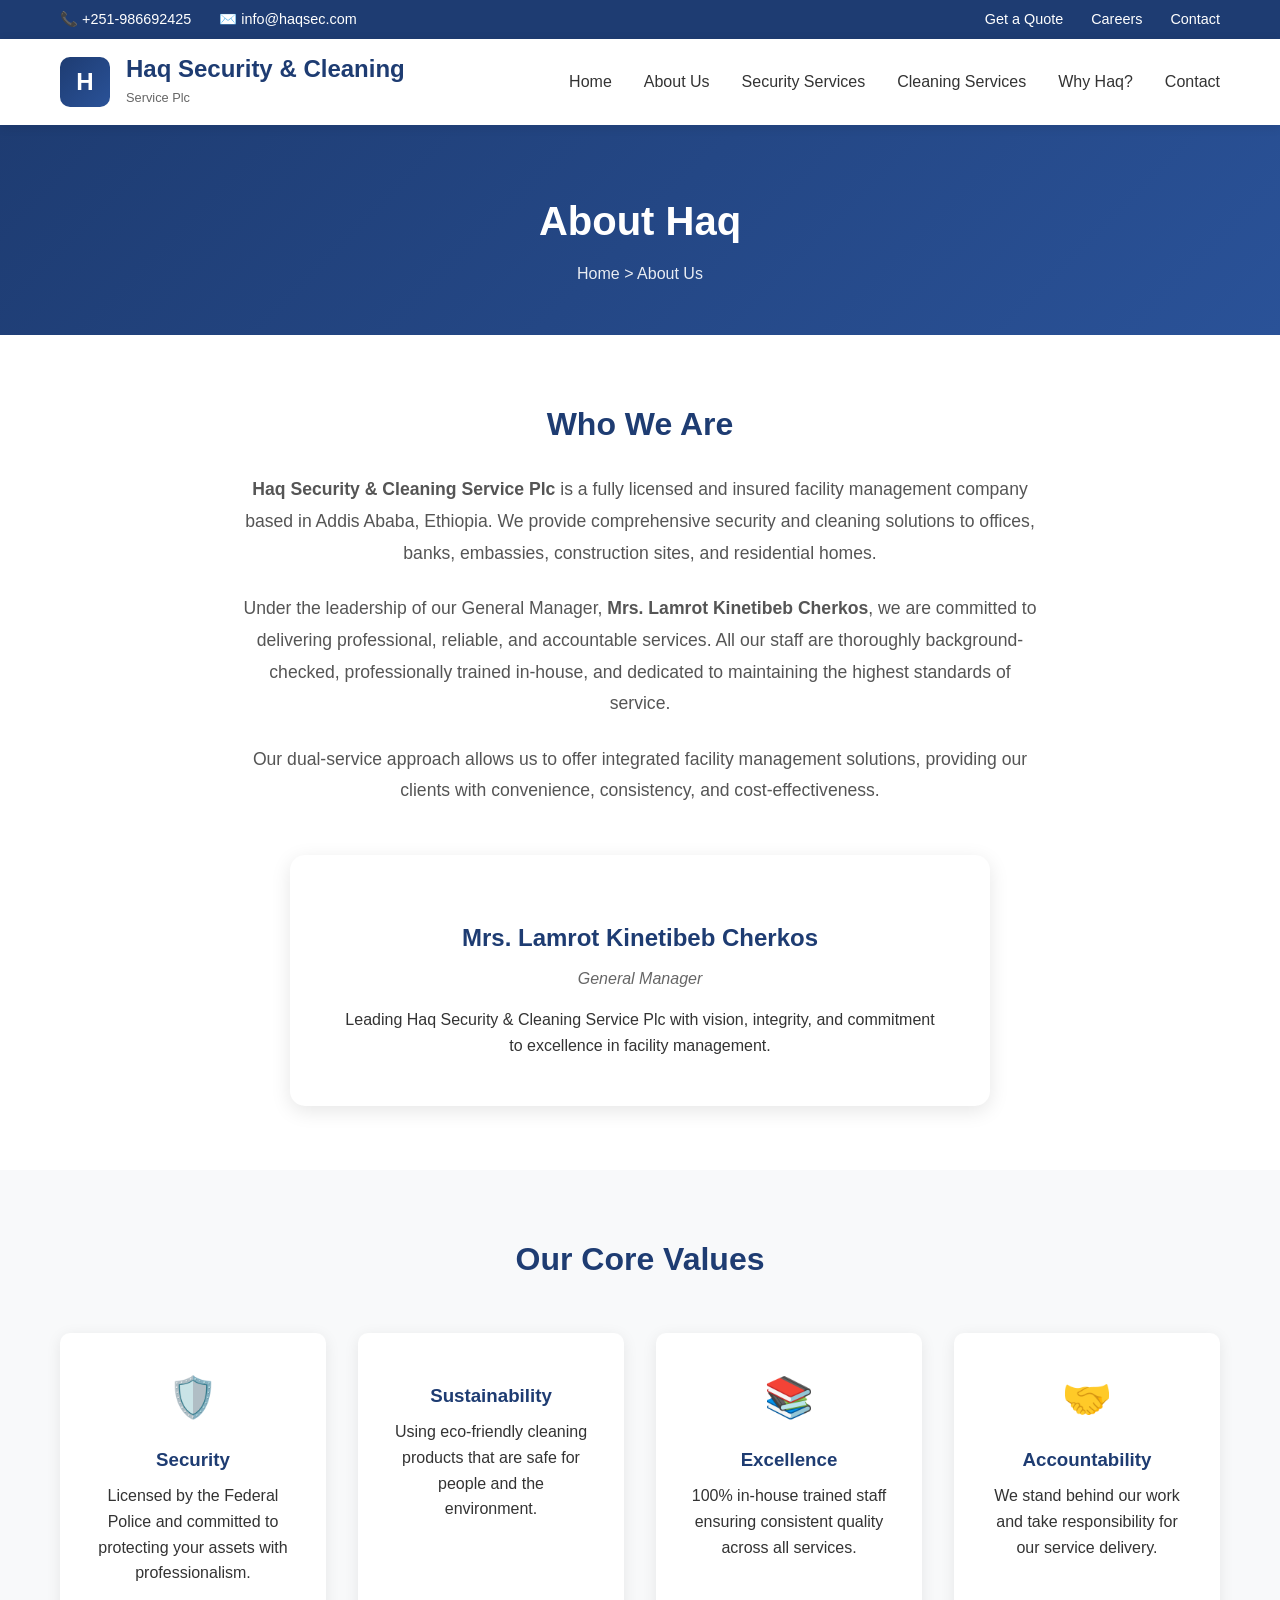
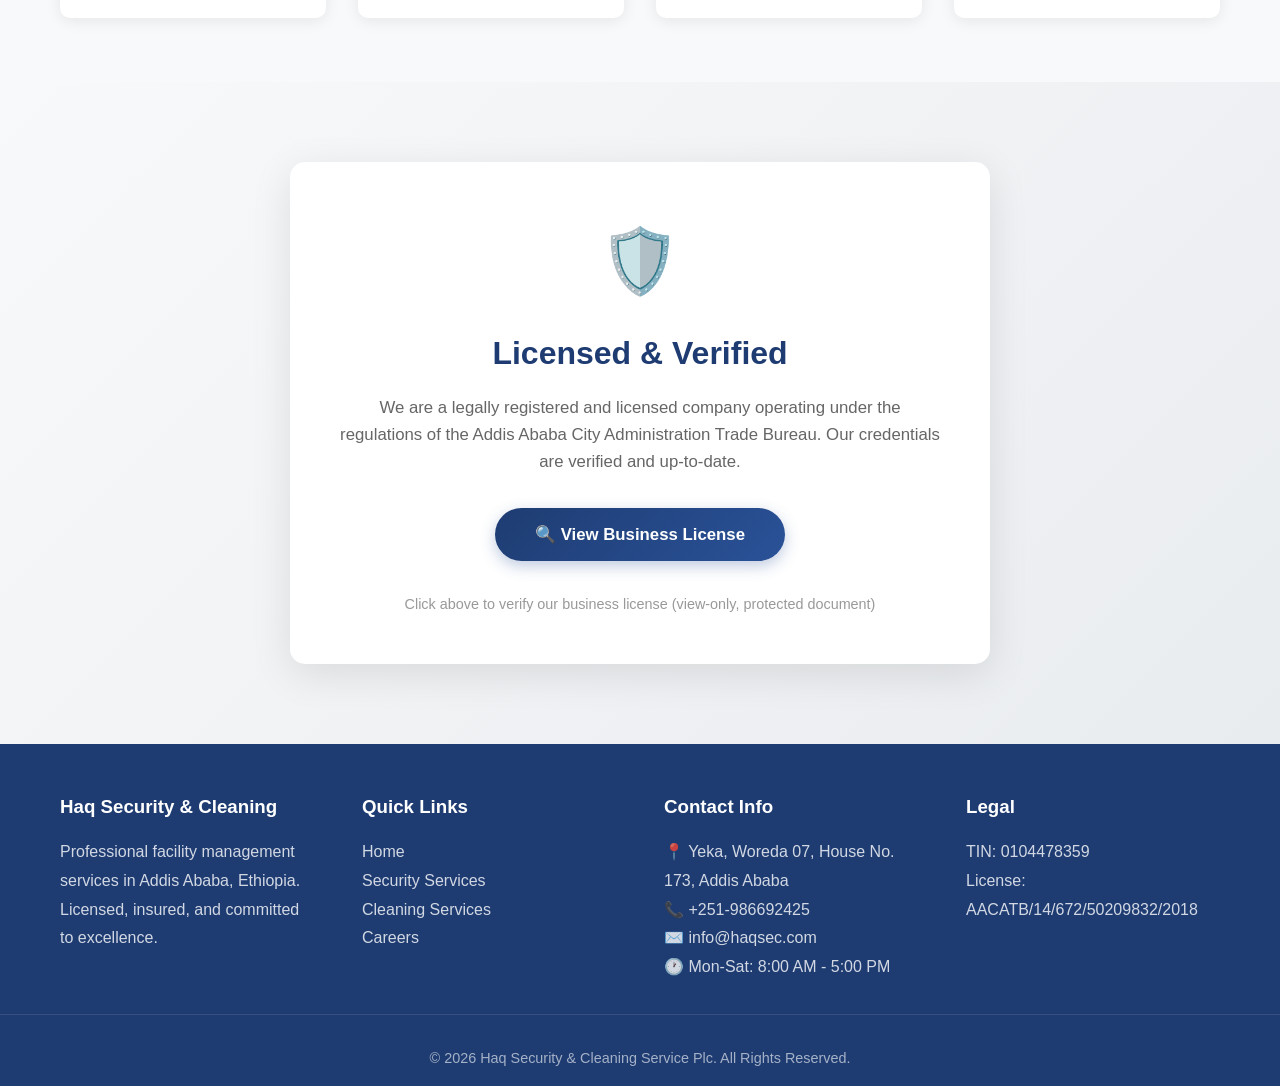
==== about.html @ 93db98f5 "Add files via upload" ====
<!DOCTYPE html>
<html lang="en">
<head>
    <meta charset="UTF-8">
    <meta name="viewport" content="width=device-width, initial-scale=1.0">
    <title>About Us - Haq Security & Cleaning Service Plc</title>
    <meta name="description" content="Learn about Haq Security & Cleaning Service Plc - licensed, insured facility management company in Addis Ababa, Ethiopia.">
    <style>
        /* =========================================
           GLOBAL & RESET STYLES
           ========================================= */
        * { margin: 0; padding: 0; box-sizing: border-box; }
        body { font-family: 'Segoe UI', Tahoma, Geneva, Verdana, sans-serif; line-height: 1.6; color: #333; background-color: #f8f9fa; }
        a { text-decoration: none; }
        ul { list-style: none; }

        /* =========================================
           HEADER & NAVIGATION
           ========================================= */
        .top-bar { background: #1e3c72; color: white; padding: 0.5rem 0; font-size: 0.9rem; }
        .top-bar-content { max-width: 1200px; margin: 0 auto; padding: 0 20px; display: flex; justify-content: space-between; align-items: center; flex-wrap: wrap; }
        .top-bar a { color: white; margin-left: 1.5rem; transition: opacity 0.3s; }
        .top-bar a:hover { opacity: 0.8; }

        header { background: white; box-shadow: 0 2px 10px rgba(0,0,0,0.1); position: sticky; top: 0; z-index: 1000; }
        nav { max-width: 1200px; margin: 0 auto; padding: 1rem 20px; display: flex; justify-content: space-between; align-items: center; }
        .logo { display: flex; align-items: center; gap: 1rem; }
        .logo-icon { width: 50px; height: 50px; background: linear-gradient(135deg, #1e3c72 0%, #2a5298 100%); border-radius: 10px; display: flex; align-items: center; justify-content: center; color: white; font-weight: bold; font-size: 1.5rem; }
        .logo-text h1 { color: #1e3c72; font-size: 1.5rem; line-height: 1.2; }
        .logo-text span { color: #666; font-size: 0.8rem; }
        .nav-links { display: flex; gap: 2rem; }
        .nav-links a { color: #333; font-weight: 500; transition: color 0.3s; }
        .nav-links a:hover { color: #2a5298; }

        /* =========================================
           PAGE HEADERS & LAYOUT
           ========================================= */
        .page-header { background: linear-gradient(135deg, #1e3c72 0%, #2a5298 100%); color: white; padding: 4rem 0 3rem; text-align: center; }
        .page-header h1 { font-size: 2.5rem; margin-bottom: 0.5rem; }
        .breadcrumb { opacity: 0.9; }
        .breadcrumb a { color: white; }

        .container { max-width: 1200px; margin: 0 auto; padding: 0 20px; }
        .section { padding: 4rem 0; }
        .section-white { background: white; }
        .section-gray { background: #f8f9fa; }
        .section-title { color: #1e3c72; font-size: 2rem; margin-bottom: 1.5rem; text-align: center; }

        /* =========================================
           ABOUT CONTENT & VALUES
           ========================================= */
        .about-content { max-width: 800px; margin: 0 auto; text-align: center; font-size: 1.1rem; line-height: 1.8; color: #555; }
        .about-content p { margin-bottom: 1.5rem; }
        
        .leadership { background: white; padding: 3rem; border-radius: 15px; box-shadow: 0 5px 20px rgba(0,0,0,0.1); max-width: 700px; margin: 3rem auto 0; text-align: center; }
        .leadership-icon { font-size: 4rem; margin-bottom: 1rem; }
        .leadership h3 { color: #1e3c72; font-size: 1.5rem; margin-bottom: 0.5rem; }
        .leadership .title { color: #666; font-style: italic; margin-bottom: 1rem; }

        .values-grid { display: grid; grid-template-columns: repeat(auto-fit, minmax(250px, 1fr)); gap: 2rem; margin-top: 3rem; }
        .value-card { background: white; padding: 2rem; border-radius: 10px; text-align: center; box-shadow: 0 3px 15px rgba(0,0,0,0.08); transition: transform 0.3s; }
        .value-card:hover { transform: translateY(-5px); }
        .value-icon { font-size: 2.5rem; margin-bottom: 1rem; }
        .value-card h3 { color: #1e3c72; margin-bottom: 0.5rem; }

        /* =========================================
           LICENSE SECTION & MODAL
           ========================================= */
        .license-section { padding: 5rem 0; background: linear-gradient(135deg, #f8f9fa 0%, #e9ecef 100%); }
        .license-card { background: white; border-radius: 15px; padding: 3rem; max-width: 700px; margin: 0 auto; box-shadow: 0 10px 40px rgba(0,0,0,0.1); text-align: center; }
        .license-icon { font-size: 4rem; margin-bottom: 1rem; }
        .license-title { color: #1e3c72; font-size: 2rem; margin-bottom: 1rem; }
        .license-description { color: #666; margin-bottom: 2rem; font-size: 1.05rem; line-height: 1.6; }
        
        .license-badge { display: inline-block; background: linear-gradient(135deg, #1e3c72 0%, #2a5298 100%); color: white; padding: 1rem 2.5rem; border-radius: 50px; font-weight: 600; cursor: pointer; transition: all 0.3s ease; border: none; font-size: 1.05rem; margin-bottom: 1rem; box-shadow: 0 5px 15px rgba(42, 82, 152, 0.3); }
        .license-badge:hover { transform: translateY(-3px); box-shadow: 0 8px 25px rgba(42, 82, 152, 0.4); }

        .license-modal { display: none; position: fixed; z-index: 9999; left: 0; top: 0; width: 100%; height: 100%; background-color: rgba(0, 0, 0, 0.95); animation: fadeIn 0.3s ease; }
        @keyframes fadeIn { from { opacity: 0; } to { opacity: 1; } }
        
        .modal-content { position: relative; margin: 2% auto; padding: 0; width: 90%; max-width: 900px; background: white; border-radius: 15px; overflow: hidden; animation: slideDown 0.3s ease; max-height: 90vh; overflow-y: auto; }
        @keyframes slideDown { from { transform: translateY(-50px); opacity: 0; } to { transform: translateY(0); opacity: 1; } }
        
        .modal-header { background: linear-gradient(135deg, #1e3c72 0%, #2a5298 100%); color: white; padding: 1.5rem 2rem; display: flex; justify-content: space-between; align-items: center; }
        .modal-header h2 { font-size: 1.5rem; margin: 0; }
        .close-btn { color: white; font-size: 2.5rem; font-weight: bold; cursor: pointer; transition: all 0.3s; width: 45px; height: 45px; display: flex; align-items: center; justify-content: center; border-radius: 50%; line-height: 1; }
        .close-btn:hover { background: rgba(255,255,255,0.2); transform: rotate(90deg); }
        
        .modal-body { padding: 2rem; }
        .license-info-box { background: #f8f9fa; border-left: 5px solid #2a5298; padding: 2rem; margin-bottom: 2rem; border-radius: 8px; }
        .license-info-box h3 { color: #1e3c72; margin-bottom: 1.5rem; font-size: 1.3rem; }
        .license-details { display: grid; grid-template-columns: 1fr 1fr; gap: 1.5rem; }
        .license-detail-item { display: flex; flex-direction: column; }
        .license-detail-label { font-weight: 600; color: #666; font-size: 0.85rem; margin-bottom: 0.3rem; text-transform: uppercase; letter-spacing: 0.5px; }
        .license-detail-value { color: #1e3c72; font-weight: 600; font-size: 1rem; word-break: break-word; }

        /* Protected Image Viewer */
        .license-viewer { position: relative; background: #fff; border: 3px solid #e0e0e0; border-radius: 10px; overflow: hidden; margin-bottom: 1.5rem; box-shadow: 0 5px 20px rgba(0,0,0,0.1); }
        .watermarked-container { position: relative; user-select: none; -webkit-user-select: none; -moz-user-select: none; -ms-user-select: none; }
        .watermarked-container img { width: 100%; height: auto; display: block; pointer-events: none; -webkit-user-drag: none; user-drag: none; filter: brightness(0.95) contrast(0.98); }
        .watermark { position: absolute; top: 50%; left: 50%; transform: translate(-50%, -50%) rotate(-45deg); font-size: 2.5rem; font-weight: bold; color: rgba(255, 0, 0, 0.2); pointer-events: none; z-index: 10; white-space: nowrap; text-transform: uppercase; letter-spacing: 5px; border: 4px solid rgba(255, 0, 0, 0.2); padding: 30px 50px; user-select: none; text-align: center; line-height: 1.4; }
        .watermark-overlay { position: absolute; top: 0; left: 0; width: 100%; height: 100%; background: repeating-linear-gradient(45deg, transparent, transparent 10px, rgba(255, 0, 0, 0.03) 10px, rgba(255, 0, 0, 0.03) 20px); pointer-events: none; z-index: 5; }
        .protection-notice { background: #fff3cd; border: 2px solid #ffc107; color: #856404; padding: 1.2rem; border-radius: 8px; font-size: 0.95rem; text-align: center; margin-top: 1rem; }
        .protection-notice strong { display: block; margin-bottom: 0.5rem; font-size: 1.05rem; }

        /* =========================================
           FOOTER & RESPONSIVE
           ========================================= */
        footer { background: #1e3c72; color: white; padding: 3rem 0 1rem; }
        .footer-content { max-width: 1200px; margin: 0 auto; padding: 0 20px; display: grid; grid-template-columns: repeat(auto-fit, minmax(250px, 1fr)); gap: 3rem; margin-bottom: 2rem; }
        .footer-section h3 { margin-bottom: 1rem; color: white; }
        .footer-section p, .footer-section a { color: rgba(255,255,255,0.8); text-decoration: none; line-height: 1.8; }
        .footer-section a:hover { color: white; }
        .footer-bottom { text-align: center; padding-top: 2rem; border-top: 1px solid rgba(255,255,255,0.1); color: rgba(255,255,255,0.6); font-size: 0.9rem; }

        @media (max-width: 768px) {
            .nav-links { display: none; }
            .license-details { grid-template-columns: 1fr; }
            .watermark { font-size: 1.5rem; padding: 15px 25px; }
            .modal-content { width: 95%; margin: 5% auto; }
            .page-header h1 { font-size: 2rem; }
        }
        .no-select { -webkit-user-select: none; -moz-user-select: none; -ms-user-select: none; user-select: none; }
    </style>
</head>
<body>
    <!-- Top Bar -->
    <div class="top-bar">
        <div class="top-bar-content">
            <div>
                <span>📞 +251-986692425</span>
                <span style="margin-left: 1.5rem;">✉️ info@haqsec.com</span>
            </div>
            <div>
                <a href="contact.html">Get a Quote</a>
                <a href="careers.html">Careers</a>
                <a href="contact.html">Contact</a>
            </div>
        </div>
    </div>

    <!-- Header & Navigation -->
    <header>
        <nav>
            <div class="logo">
                <div class="logo-icon">H</div>
                <div class="logo-text">
                    <h1>Haq Security & Cleaning</h1>
                    <span>Service Plc</span>
                </div>
            </div>
            <ul class="nav-links">
                <li><a href="index.html">Home</a></li>
                <li><a href="about.html">About Us</a></li>
                <li><a href="security.html">Security Services</a></li>
                <li><a href="cleaning.html">Cleaning Services</a></li>
                <li><a href="why-haq.html">Why Haq?</a></li>
                <li><a href="contact.html">Contact</a></li>
            </ul>
        </nav>
    </header>

    <!-- Page Header -->
    <div class="page-header">
        <h1>About Haq</h1>
        <div class="breadcrumb">
            <a href="index.html">Home</a> > About Us
        </div>
    </div>

    <!-- About Section -->
    <section class="section section-white">
        <div class="container">
            <h2 class="section-title">Who We Are</h2>
            <div class="about-content">
                <p><strong>Haq Security & Cleaning Service Plc</strong> is a fully licensed and insured facility management company based in Addis Ababa, Ethiopia. We provide comprehensive security and cleaning solutions to offices, banks, embassies, construction sites, and residential homes.</p>
                <p>Under the leadership of our General Manager, <strong>Mrs. Lamrot Kinetibeb Cherkos</strong>, we are committed to delivering professional, reliable, and accountable services. All our staff are thoroughly background-checked, professionally trained in-house, and dedicated to maintaining the highest standards of service.</p>
                <p>Our dual-service approach allows us to offer integrated facility management solutions, providing our clients with convenience, consistency, and cost-effectiveness.</p>
            </div>

            <div class="leadership">
                <div class="leadership-icon"></div>
                <h3>Mrs. Lamrot Kinetibeb Cherkos</h3>
                <p class="title">General Manager</p>
                <p>Leading Haq Security & Cleaning Service Plc with vision, integrity, and commitment to excellence in facility management.</p>
            </div>
        </div>
    </section>

    <!-- Values Section -->
    <section class="section section-gray">
        <div class="container">
            <h2 class="section-title">Our Core Values</h2>
            <div class="values-grid">
                <div class="value-card">
                    <div class="value-icon">🛡️</div>
                    <h3>Security</h3>
                    <p>Licensed by the Federal Police and committed to protecting your assets with professionalism.</p>
                </div>
                <div class="value-card">
                    <div class="value-icon"></div>
                    <h3>Sustainability</h3>
                    <p>Using eco-friendly cleaning products that are safe for people and the environment.</p>
                </div>
                <div class="value-card">
                    <div class="value-icon">📚</div>
                    <h3>Excellence</h3>
                    <p>100% in-house trained staff ensuring consistent quality across all services.</p>
                </div>
                <div class="value-card">
                    <div class="value-icon">🤝</div>
                    <h3>Accountability</h3>
                    <p>We stand behind our work and take responsibility for our service delivery.</p>
                </div>
            </div>
        </div>
    </section>

    <!-- License Verification Section -->
    <section class="license-section">
        <div class="container">
            <div class="license-card">
                <div class="license-icon">🛡️</div>
                <h2 class="license-title">Licensed & Verified</h2>
                <p class="license-description">
                    We are a legally registered and licensed company operating under the regulations of the Addis Ababa City Administration Trade Bureau. Our credentials are verified and up-to-date.
                </p>
                <button class="license-badge" onclick="openLicenseModal()">
                    🔍 View Business License
                </button>
                <p class="license-note" style="font-size: 0.9rem; color: #999; margin-top: 1rem;">
                    Click above to verify our business license (view-only, protected document)
                </p>
            </div>
        </div>
    </section>

    <!-- License Modal -->
    <div id="licenseModal" class="license-modal">
        <div class="modal-content">
            <div class="modal-header">
                <h2>📄 Business License Verification</h2>
                <span class="close-btn" onclick="closeLicenseModal()">&times;</span>
            </div>
            
            <div class="modal-body">
                <!-- License Information (Exact Data from PDF) -->
                <div class="license-info-box">
                    <h3>Official Registration Details</h3>
                    <div class="license-details">
                        <div class="license-detail-item">
                            <span class="license-detail-label">Company Name</span>
                            <span class="license-detail-value">HAQ SECURITY AND CLEANING SERVICE P L C</span>
                        </div>
                        <div class="license-detail-item">
                            <span class="license-detail-label">General Manager</span>
                            <span class="license-detail-value">Mrs. Lamrot Kinetibeb Cherkos</span>
                        </div>
                        <div class="license-detail-item">
                            <span class="license-detail-label">TIN (Tax ID)</span>
                            <span class="license-detail-value">0104478359</span>
                        </div>
                        <div class="license-detail-item">
                            <span class="license-detail-label">Principal Registration No.</span>
                            <span class="license-detail-value">AACATB/2/0255245/2018</span>
                        </div>
                        <div class="license-detail-item">
                            <span class="license-detail-label">Business License No.</span>
                            <span class="license-detail-value">AACATB/14/672/50209832/2018</span>
                        </div>
                        <div class="license-detail-item">
                            <span class="license-detail-label">Date of Issuance</span>
                            <span class="license-detail-value">16/5/2018</span>
                        </div>
                        <div class="license-detail-item">
                            <span class="license-detail-label">Modification Date</span>
                            <span class="license-detail-value">25/7/2018</span>
                        </div>
                        <div class="license-detail-item">
                            <span class="license-detail-label">Issuing Authority</span>
                            <span class="license-detail-value">Addis Ababa City Administration Trade Bureau</span>
                        </div>
                        <div class="license-detail-item">
                            <span class="license-detail-label">Field of Business</span>
                            <span class="license-detail-value">Security and Cleaning Service</span>
                        </div>
                        <div class="license-detail-item">
                            <span class="license-detail-label">Capital</span>
                            <span class="license-detail-value">ETB 1,500,000.00</span>
                        </div>
                        <div class="license-detail-item">
                            <span class="license-detail-label">Registered Address</span>
                            <span class="license-detail-value">Yeka, Woreda 07, House No. 173, Addis Ababa</span>
                        </div>
                        <div class="license-detail-item">
                            <span class="license-detail-label">Nationality</span>
                            <span class="license-detail-value">Registered in Ethiopia</span>
                        </div>
                    </div>
                </div>

                <!-- Protected License Image Viewer -->
                <div class="license-viewer no-select" id="licenseViewer">
                    <div class="watermarked-container" oncontextmenu="return false;">
                        <!-- IMPORTANT: Replace 'license.jpg' with your actual license image file -->
                        <img src="license.jpg" 
                             alt="Haq Security Business License - Verification Copy" 
                             oncontextmenu="return false;" 
                             ondragstart="return false;"
                             id="licenseImage">
                        <div class="watermark">HAQ SECURITY<br>VERIFICATION COPY</div>
                        <div class="watermark-overlay"></div>
                    </div>
                </div>

                <!-- Protection Notice -->
                <div class="protection-notice">
                    <strong>🔒 Protected Document</strong>
                    This is a view-only verification copy. Downloading, copying, or reproduction is prohibited. 
                    This document is for verification purposes only.
                </div>
            </div>
        </div>
    </div>

    <!-- Footer -->
    <footer>
        <div class="footer-content">
            <div class="footer-section">
                <h3>Haq Security & Cleaning</h3>
                <p>Professional facility management services in Addis Ababa, Ethiopia. Licensed, insured, and committed to excellence.</p>
            </div>
            <div class="footer-section">
                <h3>Quick Links</h3>
                <p><a href="index.html">Home</a></p>
                <p><a href="security.html">Security Services</a></p>
                <p><a href="cleaning.html">Cleaning Services</a></p>
                <p><a href="careers.html">Careers</a></p>
            </div>
            <div class="footer-section">
                <h3>Contact Info</h3>
                <p>📍 Yeka, Woreda 07, House No. 173, Addis Ababa</p>
                <p>📞 +251-986692425</p>
                <p>✉️ info@haqsec.com</p>
                <p>🕐 Mon-Sat: 8:00 AM - 5:00 PM</p>
            </div>
            <div class="footer-section">
                <h3>Legal</h3>
                <p>TIN: 0104478359</p>
                <p>License: AACATB/14/672/50209832/2018</p>
            </div>
        </div>
        <div class="footer-bottom">
            <p>&copy; 2026 Haq Security & Cleaning Service Plc. All Rights Reserved.</p>
        </div>
    </footer>

    <script>
        // =========================================
        // LICENSE MODAL & PROTECTION SCRIPTS
        // =========================================
        function openLicenseModal() {
            document.getElementById('licenseModal').style.display = 'block';
            document.body.style.overflow = 'hidden';
            addProtectionListeners();
            setTimeout(addDynamicWatermark, 100);
        }

        function closeLicenseModal() {
            document.getElementById('licenseModal').style.display = 'none';
            document.body.style.overflow = 'auto';
            removeProtectionListeners();
        }

        window.onclick = function(event) {
            const modal = document.getElementById('licenseModal');
            if (event.target == modal) { closeLicenseModal(); }
        }

        document.addEventListener('keydown', function(event) {
            if (event.key === 'Escape') { closeLicenseModal(); }
        });

        function addProtectionListeners() {
            const viewer = document.getElementById('licenseViewer');
            const img = document.getElementById('licenseImage');
            if (!viewer || !img) return;
            
            viewer.addEventListener('contextmenu', e => e.preventDefault());
            img.addEventListener('dragstart', e => e.preventDefault());
            viewer.addEventListener('selectstart', e => e.preventDefault());
            document.addEventListener('keydown', disableSaveShortcuts);
            img.addEventListener('touchstart', e => e.preventDefault(), { passive: false });
        }

        function removeProtectionListeners() {
            document.removeEventListener('keydown', disableSaveShortcuts);
        }

        function disableSaveShortcuts(e) {
            if ((e.ctrlKey && ['s', 'S', 'p', 'P', 'u', 'U'].includes(e.key)) || e.key === 'F12') {
                e.preventDefault(); return false;
            }
        }

        function addDynamicWatermark() {
            const viewer = document.getElementById('licenseViewer');
            if (!viewer) return;
            viewer.querySelectorAll('.dynamic-watermark').forEach(w => w.remove());
            
            for (let i = 0; i < 5; i++) {
                const watermark = document.createElement('div');
                watermark.className = 'dynamic-watermark';
                watermark.textContent = 'HAQ SECURITY - VERIFICATION ONLY';
                watermark.style.cssText = `
                    position: absolute; top: ${Math.random() * 100}%; left: ${Math.random() * 100}%;
                    transform: rotate(${Math.random() * 360}deg); font-size: ${1 + Math.random()}rem;
                    color: rgba(255, 0, 0, ${0.05 + Math.random() * 0.05}); pointer-events: none;
                    z-index: 3; white-space: nowrap; user-select: none;
                `;
                viewer.appendChild(watermark);
            }
        }
    </script>
</body>
</html>
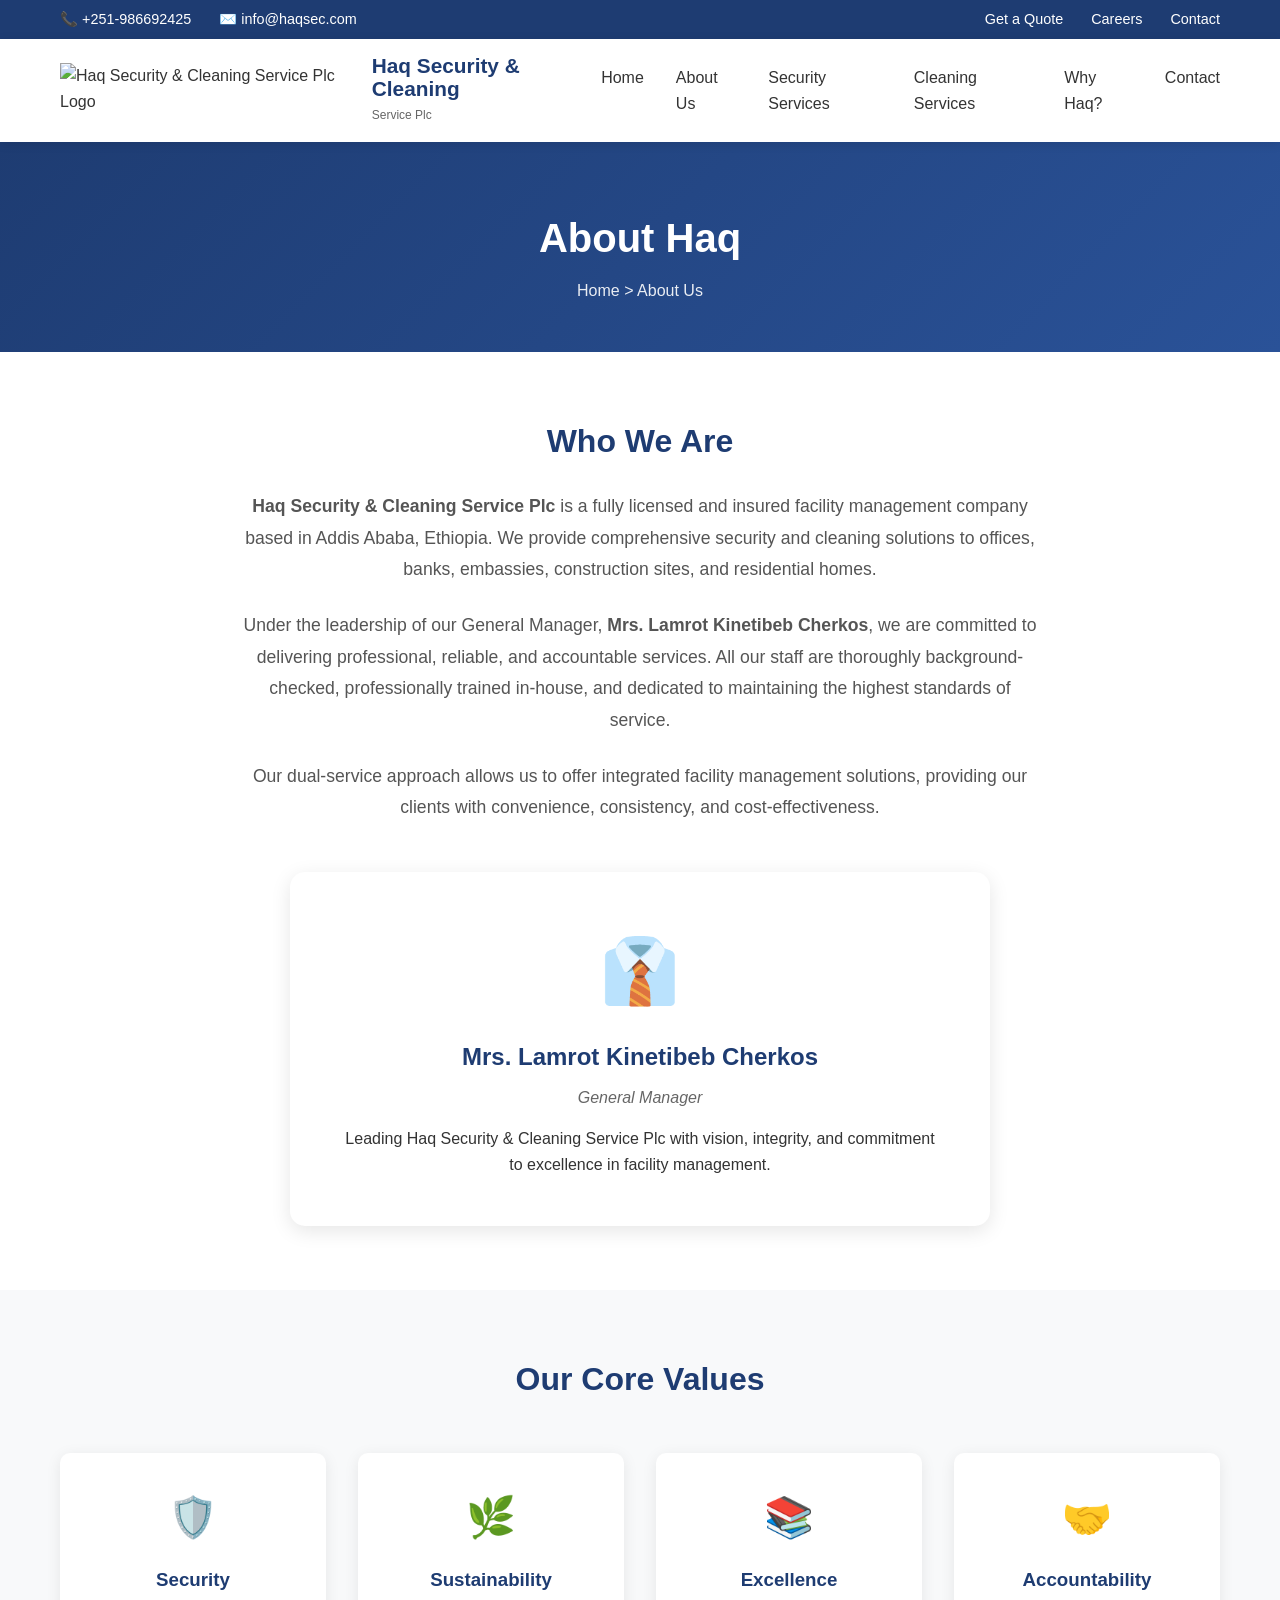
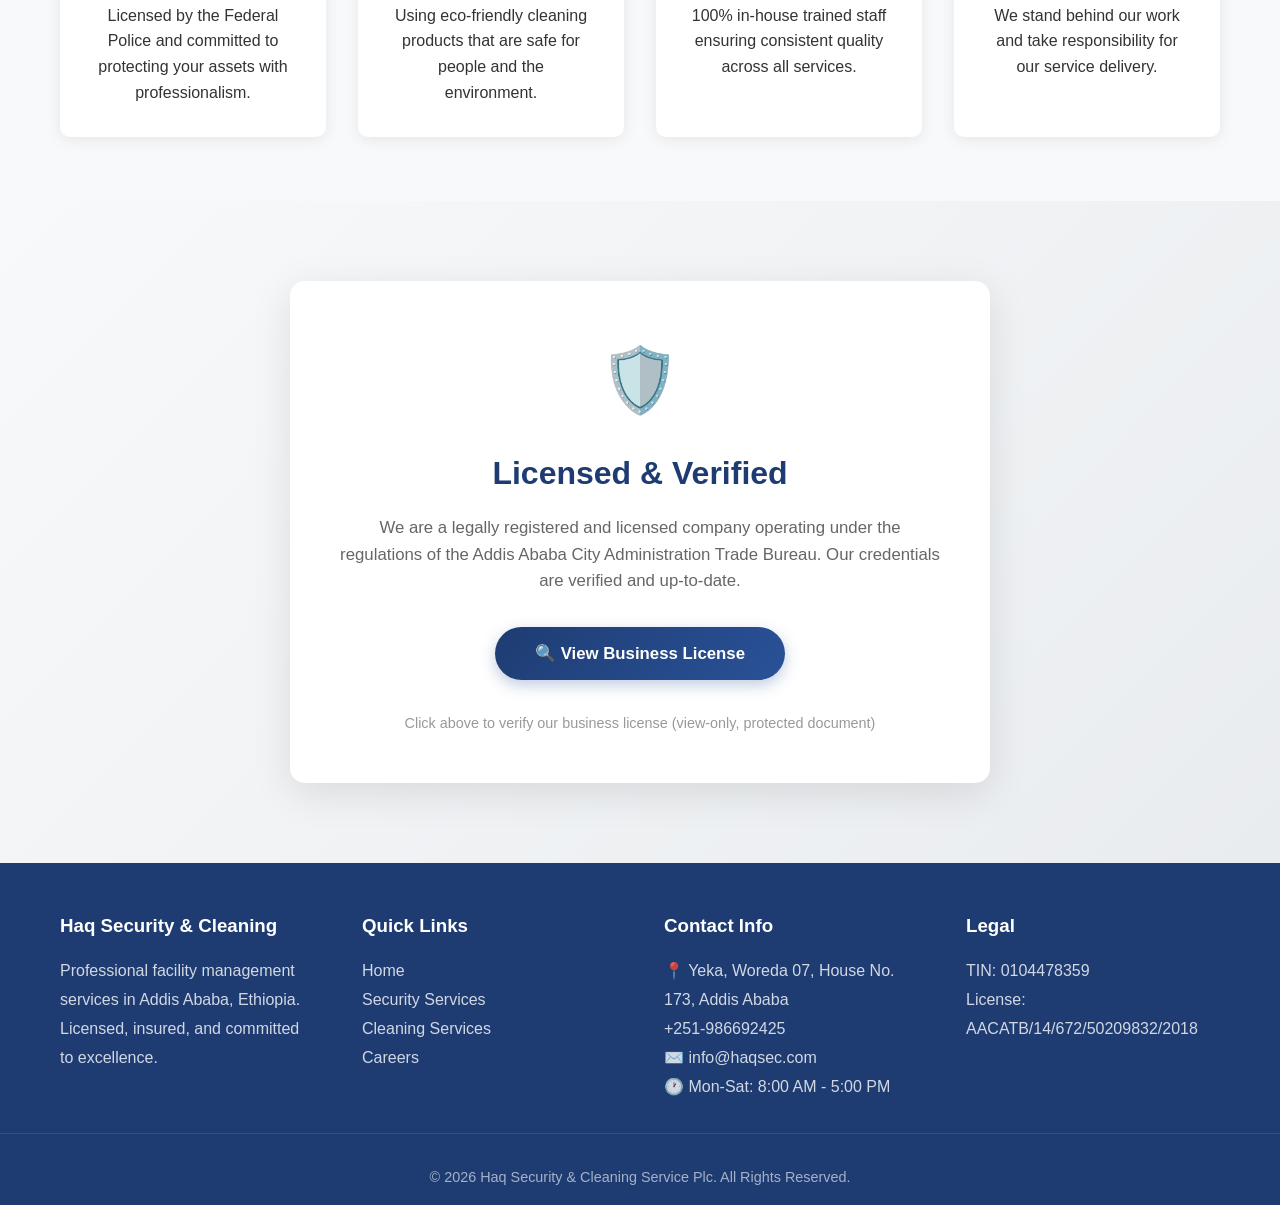
==== commit 6a87b1cc: "Update about.html" ====
--- a/about.html
+++ b/about.html
@@ -24,10 +24,13 @@
 
         header { background: white; box-shadow: 0 2px 10px rgba(0,0,0,0.1); position: sticky; top: 0; z-index: 1000; }
         nav { max-width: 1200px; margin: 0 auto; padding: 1rem 20px; display: flex; justify-content: space-between; align-items: center; }
-        .logo { display: flex; align-items: center; gap: 1rem; }
-        .logo-icon { width: 50px; height: 50px; background: linear-gradient(135deg, #1e3c72 0%, #2a5298 100%); border-radius: 10px; display: flex; align-items: center; justify-content: center; color: white; font-weight: bold; font-size: 1.5rem; }
-        .logo-text h1 { color: #1e3c72; font-size: 1.5rem; line-height: 1.2; }
-        .logo-text span { color: #666; font-size: 0.8rem; }
+        
+        /* UPDATED LOGO STYLES */
+        .logo { display: flex; align-items: center; gap: 0.8rem; }
+        .logo img { height: 55px; width: auto; } /* Adjusts to your actual logo image */
+        .logo-text h1 { color: #1e3c72; font-size: 1.3rem; line-height: 1.1; }
+        .logo-text span { color: #666; font-size: 0.75rem; }
+
         .nav-links { display: flex; gap: 2rem; }
         .nav-links a { color: #333; font-weight: 500; transition: color 0.3s; }
         .nav-links a:hover { color: #2a5298; }
@@ -142,8 +145,10 @@
     <!-- Header & Navigation -->
     <header>
         <nav>
+            <!-- UPDATED LOGO SECTION -->
             <div class="logo">
-                <div class="logo-icon">H</div>
+                <!-- IMPORTANT: Save your uploaded logo image as 'logo.png' in the same folder -->
+                <img src="logo.png" alt="Haq Security & Cleaning Service Plc Logo">
                 <div class="logo-text">
                     <h1>Haq Security & Cleaning</h1>
                     <span>Service Plc</span>
@@ -179,7 +184,7 @@
             </div>
 
             <div class="leadership">
-                <div class="leadership-icon"></div>
+                <div class="leadership-icon">👔</div>
                 <h3>Mrs. Lamrot Kinetibeb Cherkos</h3>
                 <p class="title">General Manager</p>
                 <p>Leading Haq Security & Cleaning Service Plc with vision, integrity, and commitment to excellence in facility management.</p>
@@ -198,7 +203,7 @@
                     <p>Licensed by the Federal Police and committed to protecting your assets with professionalism.</p>
                 </div>
                 <div class="value-card">
-                    <div class="value-icon"></div>
+                    <div class="value-icon">🌿</div>
                     <h3>Sustainability</h3>
                     <p>Using eco-friendly cleaning products that are safe for people and the environment.</p>
                 </div>
@@ -239,12 +244,12 @@
     <div id="licenseModal" class="license-modal">
         <div class="modal-content">
             <div class="modal-header">
-                <h2>📄 Business License Verification</h2>
+                <h2> Business License Verification</h2>
                 <span class="close-btn" onclick="closeLicenseModal()">&times;</span>
             </div>
             
             <div class="modal-body">
-                <!-- License Information (Exact Data from PDF) -->
+                <!-- License Information (EXACT Data from Official PDF) -->
                 <div class="license-info-box">
                     <h3>Official Registration Details</h3>
                     <div class="license-details">
@@ -260,6 +265,7 @@
                             <span class="license-detail-label">TIN (Tax ID)</span>
                             <span class="license-detail-value">0104478359</span>
                         </div>
+                        <!-- ADDED: Principal Registration No. from PDF -->
                         <div class="license-detail-item">
                             <span class="license-detail-label">Principal Registration No.</span>
                             <span class="license-detail-value">AACATB/2/0255245/2018</span>
@@ -282,7 +288,7 @@
                         </div>
                         <div class="license-detail-item">
                             <span class="license-detail-label">Field of Business</span>
-                            <span class="license-detail-value">Security and Cleaning Service</span>
+                            <span class="license-detail-value">(86823) Security and Cleaning Service</span>
                         </div>
                         <div class="license-detail-item">
                             <span class="license-detail-label">Capital</span>
@@ -302,7 +308,7 @@
                 <!-- Protected License Image Viewer -->
                 <div class="license-viewer no-select" id="licenseViewer">
                     <div class="watermarked-container" oncontextmenu="return false;">
-                        <!-- IMPORTANT: Replace 'license.jpg' with your actual license image file -->
+                        <!-- IMPORTANT: Save your license image as 'license.jpg' in the same folder -->
                         <img src="license.jpg" 
                              alt="Haq Security Business License - Verification Copy" 
                              oncontextmenu="return false;" 
@@ -340,7 +346,7 @@
             <div class="footer-section">
                 <h3>Contact Info</h3>
                 <p>📍 Yeka, Woreda 07, House No. 173, Addis Ababa</p>
-                <p>📞 +251-986692425</p>
+                <p> +251-986692425</p>
                 <p>✉️ info@haqsec.com</p>
                 <p>🕐 Mon-Sat: 8:00 AM - 5:00 PM</p>
             </div>
@@ -423,4 +429,4 @@
         }
     </script>
 </body>
-</html>+</html>
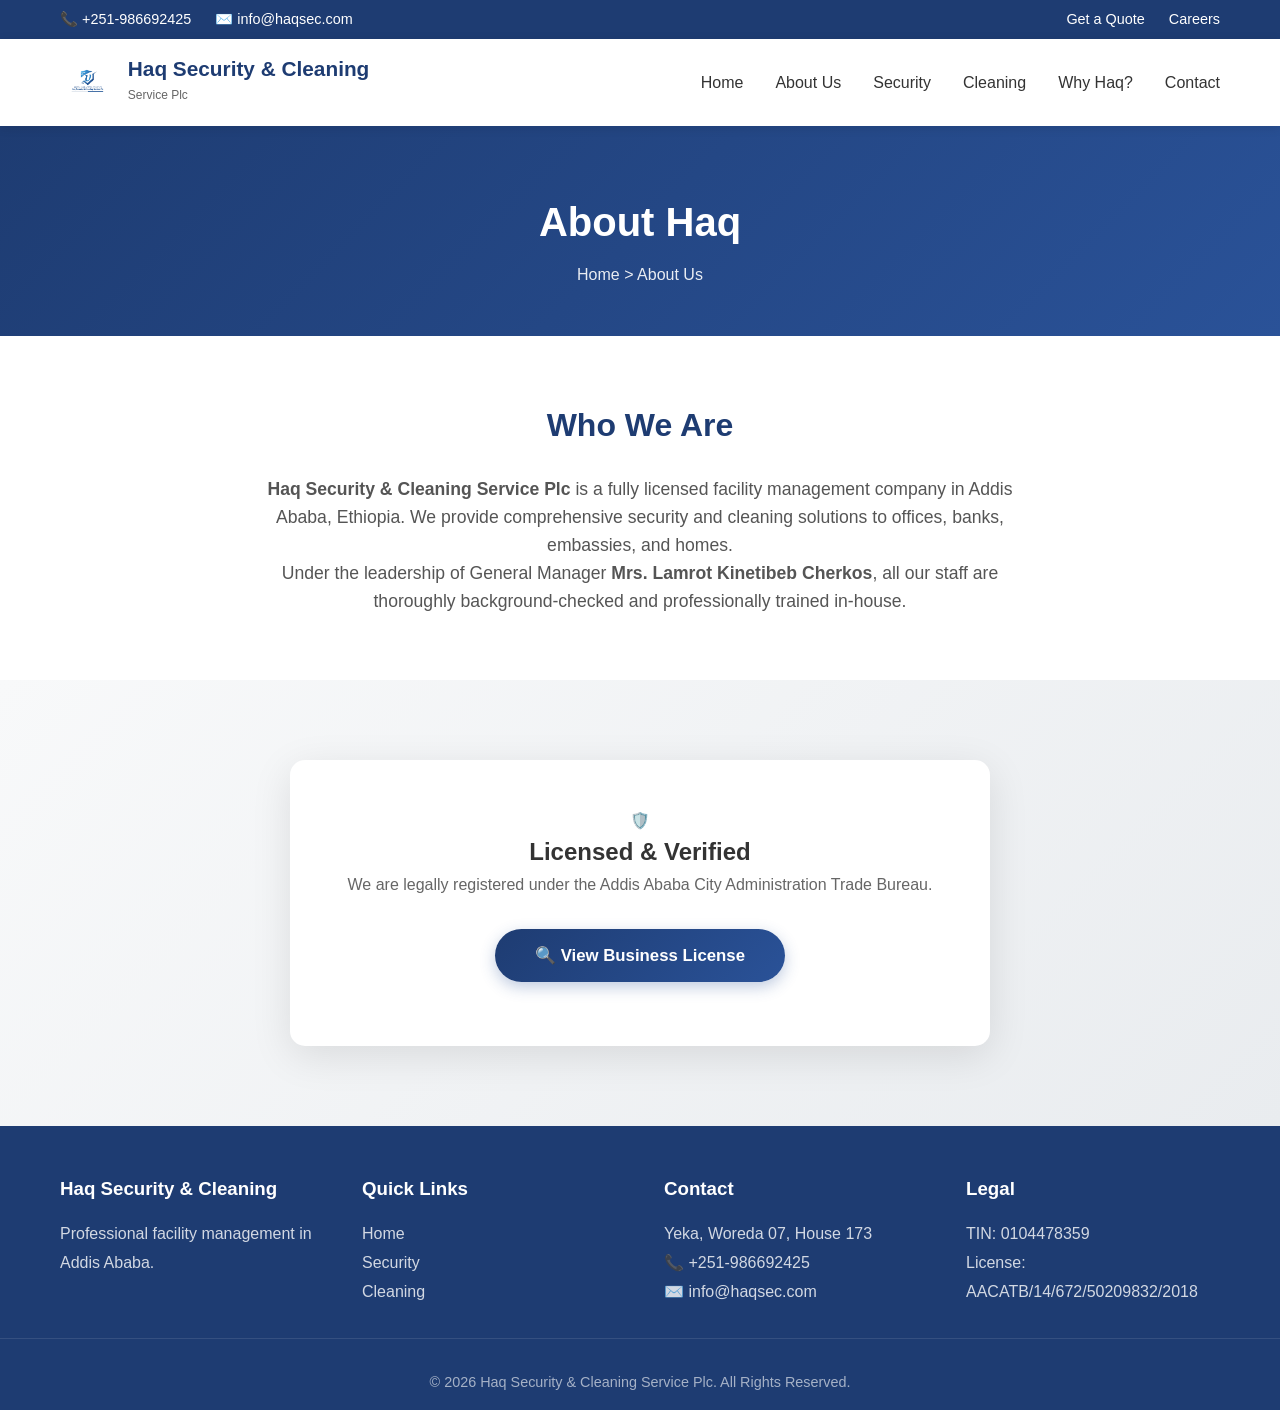
==== commit a0f04b4b: "Update about.html" ====
--- a/about.html
+++ b/about.html
@@ -4,429 +4,72 @@
     <meta charset="UTF-8">
     <meta name="viewport" content="width=device-width, initial-scale=1.0">
     <title>About Us - Haq Security & Cleaning Service Plc</title>
-    <meta name="description" content="Learn about Haq Security & Cleaning Service Plc - licensed, insured facility management company in Addis Ababa, Ethiopia.">
-    <style>
-        /* =========================================
-           GLOBAL & RESET STYLES
-           ========================================= */
-        * { margin: 0; padding: 0; box-sizing: border-box; }
-        body { font-family: 'Segoe UI', Tahoma, Geneva, Verdana, sans-serif; line-height: 1.6; color: #333; background-color: #f8f9fa; }
-        a { text-decoration: none; }
-        ul { list-style: none; }
-
-        /* =========================================
-           HEADER & NAVIGATION
-           ========================================= */
-        .top-bar { background: #1e3c72; color: white; padding: 0.5rem 0; font-size: 0.9rem; }
-        .top-bar-content { max-width: 1200px; margin: 0 auto; padding: 0 20px; display: flex; justify-content: space-between; align-items: center; flex-wrap: wrap; }
-        .top-bar a { color: white; margin-left: 1.5rem; transition: opacity 0.3s; }
-        .top-bar a:hover { opacity: 0.8; }
-
-        header { background: white; box-shadow: 0 2px 10px rgba(0,0,0,0.1); position: sticky; top: 0; z-index: 1000; }
-        nav { max-width: 1200px; margin: 0 auto; padding: 1rem 20px; display: flex; justify-content: space-between; align-items: center; }
-        
-        /* UPDATED LOGO STYLES */
-        .logo { display: flex; align-items: center; gap: 0.8rem; }
-        .logo img { height: 55px; width: auto; } /* Adjusts to your actual logo image */
-        .logo-text h1 { color: #1e3c72; font-size: 1.3rem; line-height: 1.1; }
-        .logo-text span { color: #666; font-size: 0.75rem; }
-
-        .nav-links { display: flex; gap: 2rem; }
-        .nav-links a { color: #333; font-weight: 500; transition: color 0.3s; }
-        .nav-links a:hover { color: #2a5298; }
-
-        /* =========================================
-           PAGE HEADERS & LAYOUT
-           ========================================= */
-        .page-header { background: linear-gradient(135deg, #1e3c72 0%, #2a5298 100%); color: white; padding: 4rem 0 3rem; text-align: center; }
-        .page-header h1 { font-size: 2.5rem; margin-bottom: 0.5rem; }
-        .breadcrumb { opacity: 0.9; }
-        .breadcrumb a { color: white; }
-
-        .container { max-width: 1200px; margin: 0 auto; padding: 0 20px; }
-        .section { padding: 4rem 0; }
-        .section-white { background: white; }
-        .section-gray { background: #f8f9fa; }
-        .section-title { color: #1e3c72; font-size: 2rem; margin-bottom: 1.5rem; text-align: center; }
-
-        /* =========================================
-           ABOUT CONTENT & VALUES
-           ========================================= */
-        .about-content { max-width: 800px; margin: 0 auto; text-align: center; font-size: 1.1rem; line-height: 1.8; color: #555; }
-        .about-content p { margin-bottom: 1.5rem; }
-        
-        .leadership { background: white; padding: 3rem; border-radius: 15px; box-shadow: 0 5px 20px rgba(0,0,0,0.1); max-width: 700px; margin: 3rem auto 0; text-align: center; }
-        .leadership-icon { font-size: 4rem; margin-bottom: 1rem; }
-        .leadership h3 { color: #1e3c72; font-size: 1.5rem; margin-bottom: 0.5rem; }
-        .leadership .title { color: #666; font-style: italic; margin-bottom: 1rem; }
-
-        .values-grid { display: grid; grid-template-columns: repeat(auto-fit, minmax(250px, 1fr)); gap: 2rem; margin-top: 3rem; }
-        .value-card { background: white; padding: 2rem; border-radius: 10px; text-align: center; box-shadow: 0 3px 15px rgba(0,0,0,0.08); transition: transform 0.3s; }
-        .value-card:hover { transform: translateY(-5px); }
-        .value-icon { font-size: 2.5rem; margin-bottom: 1rem; }
-        .value-card h3 { color: #1e3c72; margin-bottom: 0.5rem; }
-
-        /* =========================================
-           LICENSE SECTION & MODAL
-           ========================================= */
-        .license-section { padding: 5rem 0; background: linear-gradient(135deg, #f8f9fa 0%, #e9ecef 100%); }
-        .license-card { background: white; border-radius: 15px; padding: 3rem; max-width: 700px; margin: 0 auto; box-shadow: 0 10px 40px rgba(0,0,0,0.1); text-align: center; }
-        .license-icon { font-size: 4rem; margin-bottom: 1rem; }
-        .license-title { color: #1e3c72; font-size: 2rem; margin-bottom: 1rem; }
-        .license-description { color: #666; margin-bottom: 2rem; font-size: 1.05rem; line-height: 1.6; }
-        
-        .license-badge { display: inline-block; background: linear-gradient(135deg, #1e3c72 0%, #2a5298 100%); color: white; padding: 1rem 2.5rem; border-radius: 50px; font-weight: 600; cursor: pointer; transition: all 0.3s ease; border: none; font-size: 1.05rem; margin-bottom: 1rem; box-shadow: 0 5px 15px rgba(42, 82, 152, 0.3); }
-        .license-badge:hover { transform: translateY(-3px); box-shadow: 0 8px 25px rgba(42, 82, 152, 0.4); }
-
-        .license-modal { display: none; position: fixed; z-index: 9999; left: 0; top: 0; width: 100%; height: 100%; background-color: rgba(0, 0, 0, 0.95); animation: fadeIn 0.3s ease; }
-        @keyframes fadeIn { from { opacity: 0; } to { opacity: 1; } }
-        
-        .modal-content { position: relative; margin: 2% auto; padding: 0; width: 90%; max-width: 900px; background: white; border-radius: 15px; overflow: hidden; animation: slideDown 0.3s ease; max-height: 90vh; overflow-y: auto; }
-        @keyframes slideDown { from { transform: translateY(-50px); opacity: 0; } to { transform: translateY(0); opacity: 1; } }
-        
-        .modal-header { background: linear-gradient(135deg, #1e3c72 0%, #2a5298 100%); color: white; padding: 1.5rem 2rem; display: flex; justify-content: space-between; align-items: center; }
-        .modal-header h2 { font-size: 1.5rem; margin: 0; }
-        .close-btn { color: white; font-size: 2.5rem; font-weight: bold; cursor: pointer; transition: all 0.3s; width: 45px; height: 45px; display: flex; align-items: center; justify-content: center; border-radius: 50%; line-height: 1; }
-        .close-btn:hover { background: rgba(255,255,255,0.2); transform: rotate(90deg); }
-        
-        .modal-body { padding: 2rem; }
-        .license-info-box { background: #f8f9fa; border-left: 5px solid #2a5298; padding: 2rem; margin-bottom: 2rem; border-radius: 8px; }
-        .license-info-box h3 { color: #1e3c72; margin-bottom: 1.5rem; font-size: 1.3rem; }
-        .license-details { display: grid; grid-template-columns: 1fr 1fr; gap: 1.5rem; }
-        .license-detail-item { display: flex; flex-direction: column; }
-        .license-detail-label { font-weight: 600; color: #666; font-size: 0.85rem; margin-bottom: 0.3rem; text-transform: uppercase; letter-spacing: 0.5px; }
-        .license-detail-value { color: #1e3c72; font-weight: 600; font-size: 1rem; word-break: break-word; }
-
-        /* Protected Image Viewer */
-        .license-viewer { position: relative; background: #fff; border: 3px solid #e0e0e0; border-radius: 10px; overflow: hidden; margin-bottom: 1.5rem; box-shadow: 0 5px 20px rgba(0,0,0,0.1); }
-        .watermarked-container { position: relative; user-select: none; -webkit-user-select: none; -moz-user-select: none; -ms-user-select: none; }
-        .watermarked-container img { width: 100%; height: auto; display: block; pointer-events: none; -webkit-user-drag: none; user-drag: none; filter: brightness(0.95) contrast(0.98); }
-        .watermark { position: absolute; top: 50%; left: 50%; transform: translate(-50%, -50%) rotate(-45deg); font-size: 2.5rem; font-weight: bold; color: rgba(255, 0, 0, 0.2); pointer-events: none; z-index: 10; white-space: nowrap; text-transform: uppercase; letter-spacing: 5px; border: 4px solid rgba(255, 0, 0, 0.2); padding: 30px 50px; user-select: none; text-align: center; line-height: 1.4; }
-        .watermark-overlay { position: absolute; top: 0; left: 0; width: 100%; height: 100%; background: repeating-linear-gradient(45deg, transparent, transparent 10px, rgba(255, 0, 0, 0.03) 10px, rgba(255, 0, 0, 0.03) 20px); pointer-events: none; z-index: 5; }
-        .protection-notice { background: #fff3cd; border: 2px solid #ffc107; color: #856404; padding: 1.2rem; border-radius: 8px; font-size: 0.95rem; text-align: center; margin-top: 1rem; }
-        .protection-notice strong { display: block; margin-bottom: 0.5rem; font-size: 1.05rem; }
-
-        /* =========================================
-           FOOTER & RESPONSIVE
-           ========================================= */
-        footer { background: #1e3c72; color: white; padding: 3rem 0 1rem; }
-        .footer-content { max-width: 1200px; margin: 0 auto; padding: 0 20px; display: grid; grid-template-columns: repeat(auto-fit, minmax(250px, 1fr)); gap: 3rem; margin-bottom: 2rem; }
-        .footer-section h3 { margin-bottom: 1rem; color: white; }
-        .footer-section p, .footer-section a { color: rgba(255,255,255,0.8); text-decoration: none; line-height: 1.8; }
-        .footer-section a:hover { color: white; }
-        .footer-bottom { text-align: center; padding-top: 2rem; border-top: 1px solid rgba(255,255,255,0.1); color: rgba(255,255,255,0.6); font-size: 0.9rem; }
-
-        @media (max-width: 768px) {
-            .nav-links { display: none; }
-            .license-details { grid-template-columns: 1fr; }
-            .watermark { font-size: 1.5rem; padding: 15px 25px; }
-            .modal-content { width: 95%; margin: 5% auto; }
-            .page-header h1 { font-size: 2rem; }
-        }
-        .no-select { -webkit-user-select: none; -moz-user-select: none; -ms-user-select: none; user-select: none; }
-    </style>
+    <link rel="stylesheet" href="css/style.css">
 </head>
 <body>
-    <!-- Top Bar -->
-    <div class="top-bar">
-        <div class="top-bar-content">
-            <div>
-                <span>📞 +251-986692425</span>
-                <span style="margin-left: 1.5rem;">✉️ info@haqsec.com</span>
-            </div>
-            <div>
-                <a href="contact.html">Get a Quote</a>
-                <a href="careers.html">Careers</a>
-                <a href="contact.html">Contact</a>
+    <div class="top-bar"><div class="top-bar-content"><div><span>📞 +251-986692425</span><span style="margin-left:1.5rem;">✉️ info@haqsec.com</span></div><div><a href="contact.html">Get a Quote</a><a href="careers.html">Careers</a></div></div></div>
+    <header><nav>
+        <div class="logo"><img src="logo.png" alt="Haq Logo"><div class="logo-text"><h1>Haq Security & Cleaning</h1><span>Service Plc</span></div></div>
+        <ul class="nav-links"><li><a href="index.html">Home</a></li><li><a href="about.html">About Us</a></li><li><a href="security.html">Security</a></li><li><a href="cleaning.html">Cleaning</a></li><li><a href="why-haq.html">Why Haq?</a></li><li><a href="contact.html">Contact</a></li></ul>
+    </nav></header>
+
+    <div class="page-header"><h1>About Haq</h1><div class="breadcrumb"><a href="index.html">Home</a> > About Us</div></div>
+
+    <section class="section section-white"><div class="container">
+        <h2 class="section-title">Who We Are</h2>
+        <div class="about-content" style="max-width:800px;margin:0 auto;text-align:center;font-size:1.1rem;color:#555;">
+            <p><strong>Haq Security & Cleaning Service Plc</strong> is a fully licensed facility management company in Addis Ababa, Ethiopia. We provide comprehensive security and cleaning solutions to offices, banks, embassies, and homes.</p>
+            <p>Under the leadership of General Manager <strong>Mrs. Lamrot Kinetibeb Cherkos</strong>, all our staff are thoroughly background-checked and professionally trained in-house.</p>
+        </div>
+    </div></section>
+
+    <section class="license-section"><div class="container">
+        <div class="license-card">
+            <div class="license-icon">🛡️</div>
+            <h2 class="license-title">Licensed & Verified</h2>
+            <p style="color:#666;margin-bottom:2rem;">We are legally registered under the Addis Ababa City Administration Trade Bureau.</p>
+            <button class="license-badge" onclick="openLicenseModal()">🔍 View Business License</button>
+        </div>
+    </div></section>
+
+    <div id="licenseModal" class="license-modal">
+        <div class="modal-content">
+            <div class="modal-header"><h2>📄 Business License Verification</h2><span class="close-btn" onclick="closeLicenseModal()">&times;</span></div>
+            <div class="modal-body">
+                <div class="license-info-box">
+                    <h3>Official Registration Details</h3>
+                    <div class="license-details">
+                        <div><span class="license-detail-label">Company Name</span><span class="license-detail-value">HAQ SECURITY AND CLEANING SERVICE P L C</span></div>
+                        <div><span class="license-detail-label">General Manager</span><span class="license-detail-value">Mrs. Lamrot Kinetibeb Cherkos</span></div>
+                        <div><span class="license-detail-label">TIN (Tax ID)</span><span class="license-detail-value">0104478359</span></div>
+                        <div><span class="license-detail-label">Principal Registration No.</span><span class="license-detail-value">AACATB/2/0255245/2018</span></div>
+                        <div><span class="license-detail-label">Business License No.</span><span class="license-detail-value">AACATB/14/672/50209832/2018</span></div>
+                        <div><span class="license-detail-label">Date of Issuance</span><span class="license-detail-value">16/5/2018</span></div>
+                        <div><span class="license-detail-label">Modification Date</span><span class="license-detail-value">25/7/2018</span></div>
+                        <div><span class="license-detail-label">Issuing Authority</span><span class="license-detail-value">Addis Ababa City Admin Trade Bureau</span></div>
+                        <div><span class="license-detail-label">Field of Business</span><span class="license-detail-value">(86823) Security and Cleaning Service</span></div>
+                        <div><span class="license-detail-label">Capital</span><span class="license-detail-value">ETB 1,500,000.00</span></div>
+                        <div><span class="license-detail-label">Address</span><span class="license-detail-value">Yeka, Woreda 07, House No. 173</span></div>
+                        <div><span class="license-detail-label">Nationality</span><span class="license-detail-value">Registered in Ethiopia</span></div>
+                    </div>
+                </div>
+                <div class="license-viewer no-select" id="licenseViewer">
+                    <div class="watermarked-container" oncontextmenu="return false;">
+                        <img src="license.png" alt="Haq License" oncontextmenu="return false;" ondragstart="return false;" id="licenseImage">
+                        <div class="watermark">HAQ SECURITY<br>VERIFICATION COPY</div>
+                    </div>
+                </div>
+                <div class="protection-notice"><strong> Protected Document</strong>View-only verification copy. Downloading or reproduction is prohibited.</div>
             </div>
         </div>
     </div>
 
-    <!-- Header & Navigation -->
-    <header>
-        <nav>
-            <!-- UPDATED LOGO SECTION -->
-            <div class="logo">
-                <!-- IMPORTANT: Save your uploaded logo image as 'logo.png' in the same folder -->
-                <img src="logo.png" alt="Haq Security & Cleaning Service Plc Logo">
-                <div class="logo-text">
-                    <h1>Haq Security & Cleaning</h1>
-                    <span>Service Plc</span>
-                </div>
-            </div>
-            <ul class="nav-links">
-                <li><a href="index.html">Home</a></li>
-                <li><a href="about.html">About Us</a></li>
-                <li><a href="security.html">Security Services</a></li>
-                <li><a href="cleaning.html">Cleaning Services</a></li>
-                <li><a href="why-haq.html">Why Haq?</a></li>
-                <li><a href="contact.html">Contact</a></li>
-            </ul>
-        </nav>
-    </header>
-
-    <!-- Page Header -->
-    <div class="page-header">
-        <h1>About Haq</h1>
-        <div class="breadcrumb">
-            <a href="index.html">Home</a> > About Us
-        </div>
-    </div>
-
-    <!-- About Section -->
-    <section class="section section-white">
-        <div class="container">
-            <h2 class="section-title">Who We Are</h2>
-            <div class="about-content">
-                <p><strong>Haq Security & Cleaning Service Plc</strong> is a fully licensed and insured facility management company based in Addis Ababa, Ethiopia. We provide comprehensive security and cleaning solutions to offices, banks, embassies, construction sites, and residential homes.</p>
-                <p>Under the leadership of our General Manager, <strong>Mrs. Lamrot Kinetibeb Cherkos</strong>, we are committed to delivering professional, reliable, and accountable services. All our staff are thoroughly background-checked, professionally trained in-house, and dedicated to maintaining the highest standards of service.</p>
-                <p>Our dual-service approach allows us to offer integrated facility management solutions, providing our clients with convenience, consistency, and cost-effectiveness.</p>
-            </div>
-
-            <div class="leadership">
-                <div class="leadership-icon">👔</div>
-                <h3>Mrs. Lamrot Kinetibeb Cherkos</h3>
-                <p class="title">General Manager</p>
-                <p>Leading Haq Security & Cleaning Service Plc with vision, integrity, and commitment to excellence in facility management.</p>
-            </div>
-        </div>
-    </section>
-
-    <!-- Values Section -->
-    <section class="section section-gray">
-        <div class="container">
-            <h2 class="section-title">Our Core Values</h2>
-            <div class="values-grid">
-                <div class="value-card">
-                    <div class="value-icon">🛡️</div>
-                    <h3>Security</h3>
-                    <p>Licensed by the Federal Police and committed to protecting your assets with professionalism.</p>
-                </div>
-                <div class="value-card">
-                    <div class="value-icon">🌿</div>
-                    <h3>Sustainability</h3>
-                    <p>Using eco-friendly cleaning products that are safe for people and the environment.</p>
-                </div>
-                <div class="value-card">
-                    <div class="value-icon">📚</div>
-                    <h3>Excellence</h3>
-                    <p>100% in-house trained staff ensuring consistent quality across all services.</p>
-                </div>
-                <div class="value-card">
-                    <div class="value-icon">🤝</div>
-                    <h3>Accountability</h3>
-                    <p>We stand behind our work and take responsibility for our service delivery.</p>
-                </div>
-            </div>
-        </div>
-    </section>
-
-    <!-- License Verification Section -->
-    <section class="license-section">
-        <div class="container">
-            <div class="license-card">
-                <div class="license-icon">🛡️</div>
-                <h2 class="license-title">Licensed & Verified</h2>
-                <p class="license-description">
-                    We are a legally registered and licensed company operating under the regulations of the Addis Ababa City Administration Trade Bureau. Our credentials are verified and up-to-date.
-                </p>
-                <button class="license-badge" onclick="openLicenseModal()">
-                    🔍 View Business License
-                </button>
-                <p class="license-note" style="font-size: 0.9rem; color: #999; margin-top: 1rem;">
-                    Click above to verify our business license (view-only, protected document)
-                </p>
-            </div>
-        </div>
-    </section>
-
-    <!-- License Modal -->
-    <div id="licenseModal" class="license-modal">
-        <div class="modal-content">
-            <div class="modal-header">
-                <h2> Business License Verification</h2>
-                <span class="close-btn" onclick="closeLicenseModal()">&times;</span>
-            </div>
-            
-            <div class="modal-body">
-                <!-- License Information (EXACT Data from Official PDF) -->
-                <div class="license-info-box">
-                    <h3>Official Registration Details</h3>
-                    <div class="license-details">
-                        <div class="license-detail-item">
-                            <span class="license-detail-label">Company Name</span>
-                            <span class="license-detail-value">HAQ SECURITY AND CLEANING SERVICE P L C</span>
-                        </div>
-                        <div class="license-detail-item">
-                            <span class="license-detail-label">General Manager</span>
-                            <span class="license-detail-value">Mrs. Lamrot Kinetibeb Cherkos</span>
-                        </div>
-                        <div class="license-detail-item">
-                            <span class="license-detail-label">TIN (Tax ID)</span>
-                            <span class="license-detail-value">0104478359</span>
-                        </div>
-                        <!-- ADDED: Principal Registration No. from PDF -->
-                        <div class="license-detail-item">
-                            <span class="license-detail-label">Principal Registration No.</span>
-                            <span class="license-detail-value">AACATB/2/0255245/2018</span>
-                        </div>
-                        <div class="license-detail-item">
-                            <span class="license-detail-label">Business License No.</span>
-                            <span class="license-detail-value">AACATB/14/672/50209832/2018</span>
-                        </div>
-                        <div class="license-detail-item">
-                            <span class="license-detail-label">Date of Issuance</span>
-                            <span class="license-detail-value">16/5/2018</span>
-                        </div>
-                        <div class="license-detail-item">
-                            <span class="license-detail-label">Modification Date</span>
-                            <span class="license-detail-value">25/7/2018</span>
-                        </div>
-                        <div class="license-detail-item">
-                            <span class="license-detail-label">Issuing Authority</span>
-                            <span class="license-detail-value">Addis Ababa City Administration Trade Bureau</span>
-                        </div>
-                        <div class="license-detail-item">
-                            <span class="license-detail-label">Field of Business</span>
-                            <span class="license-detail-value">(86823) Security and Cleaning Service</span>
-                        </div>
-                        <div class="license-detail-item">
-                            <span class="license-detail-label">Capital</span>
-                            <span class="license-detail-value">ETB 1,500,000.00</span>
-                        </div>
-                        <div class="license-detail-item">
-                            <span class="license-detail-label">Registered Address</span>
-                            <span class="license-detail-value">Yeka, Woreda 07, House No. 173, Addis Ababa</span>
-                        </div>
-                        <div class="license-detail-item">
-                            <span class="license-detail-label">Nationality</span>
-                            <span class="license-detail-value">Registered in Ethiopia</span>
-                        </div>
-                    </div>
-                </div>
-
-                <!-- Protected License Image Viewer -->
-                <div class="license-viewer no-select" id="licenseViewer">
-                    <div class="watermarked-container" oncontextmenu="return false;">
-                        <!-- IMPORTANT: Save your license image as 'license.jpg' in the same folder -->
-                        <img src="license.jpg" 
-                             alt="Haq Security Business License - Verification Copy" 
-                             oncontextmenu="return false;" 
-                             ondragstart="return false;"
-                             id="licenseImage">
-                        <div class="watermark">HAQ SECURITY<br>VERIFICATION COPY</div>
-                        <div class="watermark-overlay"></div>
-                    </div>
-                </div>
-
-                <!-- Protection Notice -->
-                <div class="protection-notice">
-                    <strong>🔒 Protected Document</strong>
-                    This is a view-only verification copy. Downloading, copying, or reproduction is prohibited. 
-                    This document is for verification purposes only.
-                </div>
-            </div>
-        </div>
-    </div>
-
-    <!-- Footer -->
-    <footer>
-        <div class="footer-content">
-            <div class="footer-section">
-                <h3>Haq Security & Cleaning</h3>
-                <p>Professional facility management services in Addis Ababa, Ethiopia. Licensed, insured, and committed to excellence.</p>
-            </div>
-            <div class="footer-section">
-                <h3>Quick Links</h3>
-                <p><a href="index.html">Home</a></p>
-                <p><a href="security.html">Security Services</a></p>
-                <p><a href="cleaning.html">Cleaning Services</a></p>
-                <p><a href="careers.html">Careers</a></p>
-            </div>
-            <div class="footer-section">
-                <h3>Contact Info</h3>
-                <p>📍 Yeka, Woreda 07, House No. 173, Addis Ababa</p>
-                <p> +251-986692425</p>
-                <p>✉️ info@haqsec.com</p>
-                <p>🕐 Mon-Sat: 8:00 AM - 5:00 PM</p>
-            </div>
-            <div class="footer-section">
-                <h3>Legal</h3>
-                <p>TIN: 0104478359</p>
-                <p>License: AACATB/14/672/50209832/2018</p>
-            </div>
-        </div>
-        <div class="footer-bottom">
-            <p>&copy; 2026 Haq Security & Cleaning Service Plc. All Rights Reserved.</p>
-        </div>
-    </footer>
-
-    <script>
-        // =========================================
-        // LICENSE MODAL & PROTECTION SCRIPTS
-        // =========================================
-        function openLicenseModal() {
-            document.getElementById('licenseModal').style.display = 'block';
-            document.body.style.overflow = 'hidden';
-            addProtectionListeners();
-            setTimeout(addDynamicWatermark, 100);
-        }
-
-        function closeLicenseModal() {
-            document.getElementById('licenseModal').style.display = 'none';
-            document.body.style.overflow = 'auto';
-            removeProtectionListeners();
-        }
-
-        window.onclick = function(event) {
-            const modal = document.getElementById('licenseModal');
-            if (event.target == modal) { closeLicenseModal(); }
-        }
-
-        document.addEventListener('keydown', function(event) {
-            if (event.key === 'Escape') { closeLicenseModal(); }
-        });
-
-        function addProtectionListeners() {
-            const viewer = document.getElementById('licenseViewer');
-            const img = document.getElementById('licenseImage');
-            if (!viewer || !img) return;
-            
-            viewer.addEventListener('contextmenu', e => e.preventDefault());
-            img.addEventListener('dragstart', e => e.preventDefault());
-            viewer.addEventListener('selectstart', e => e.preventDefault());
-            document.addEventListener('keydown', disableSaveShortcuts);
-            img.addEventListener('touchstart', e => e.preventDefault(), { passive: false });
-        }
-
-        function removeProtectionListeners() {
-            document.removeEventListener('keydown', disableSaveShortcuts);
-        }
-
-        function disableSaveShortcuts(e) {
-            if ((e.ctrlKey && ['s', 'S', 'p', 'P', 'u', 'U'].includes(e.key)) || e.key === 'F12') {
-                e.preventDefault(); return false;
-            }
-        }
-
-        function addDynamicWatermark() {
-            const viewer = document.getElementById('licenseViewer');
-            if (!viewer) return;
-            viewer.querySelectorAll('.dynamic-watermark').forEach(w => w.remove());
-            
-            for (let i = 0; i < 5; i++) {
-                const watermark = document.createElement('div');
-                watermark.className = 'dynamic-watermark';
-                watermark.textContent = 'HAQ SECURITY - VERIFICATION ONLY';
-                watermark.style.cssText = `
-                    position: absolute; top: ${Math.random() * 100}%; left: ${Math.random() * 100}%;
-                    transform: rotate(${Math.random() * 360}deg); font-size: ${1 + Math.random()}rem;
-                    color: rgba(255, 0, 0, ${0.05 + Math.random() * 0.05}); pointer-events: none;
-                    z-index: 3; white-space: nowrap; user-select: none;
-                `;
-                viewer.appendChild(watermark);
-            }
-        }
-    </script>
+    <footer><div class="footer-content">
+        <div class="footer-section"><h3>Haq Security & Cleaning</h3><p>Professional facility management in Addis Ababa.</p></div>
+        <div class="footer-section"><h3>Quick Links</h3><p><a href="index.html">Home</a></p><p><a href="security.html">Security</a></p><p><a href="cleaning.html">Cleaning</a></p></div>
+        <div class="footer-section"><h3>Contact</h3><p> Yeka, Woreda 07, House 173</p><p>📞 +251-986692425</p><p>✉️ info@haqsec.com</p></div>
+        <div class="footer-section"><h3>Legal</h3><p>TIN: 0104478359</p><p>License: AACATB/14/672/50209832/2018</p></div>
+    </div><div class="footer-bottom"><p>&copy; 2026 Haq Security & Cleaning Service Plc. All Rights Reserved.</p></div></footer>
+    <script src="js/script.js"></script>
 </body>
 </html>
--- a/css/style.css
+++ b/css/style.css
@@ -0,0 +1,119 @@
+/* =========================================
+   GLOBAL & RESET STYLES
+   ========================================= */
+* { margin: 0; padding: 0; box-sizing: border-box; }
+body { font-family: 'Segoe UI', Tahoma, Geneva, Verdana, sans-serif; line-height: 1.6; color: #333; background-color: #f8f9fa; }
+a { text-decoration: none; }
+ul { list-style: none; }
+
+/* =========================================
+   HEADER & NAVIGATION
+   ========================================= */
+.top-bar { background: #1e3c72; color: white; padding: 0.5rem 0; font-size: 0.9rem; }
+.top-bar-content { max-width: 1200px; margin: 0 auto; padding: 0 20px; display: flex; justify-content: space-between; align-items: center; flex-wrap: wrap; }
+.top-bar a { color: white; margin-left: 1.5rem; transition: opacity 0.3s; }
+.top-bar a:hover { opacity: 0.8; }
+
+header { background: white; box-shadow: 0 2px 10px rgba(0,0,0,0.1); position: sticky; top: 0; z-index: 1000; }
+nav { max-width: 1200px; margin: 0 auto; padding: 1rem 20px; display: flex; justify-content: space-between; align-items: center; }
+
+/* UPDATED LOGO STYLES */
+.logo { display: flex; align-items: center; gap: 0.8rem; }
+.logo img { height: 55px; width: auto; }
+.logo-text h1 { color: #1e3c72; font-size: 1.3rem; line-height: 1.1; }
+.logo-text span { color: #666; font-size: 0.75rem; }
+
+.nav-links { display: flex; gap: 2rem; }
+.nav-links a { color: #333; font-weight: 500; transition: color 0.3s; }
+.nav-links a:hover { color: #2a5298; }
+.mobile-menu-btn { display: none; background: none; border: none; font-size: 1.5rem; cursor: pointer; color: #1e3c72; }
+
+/* =========================================
+   PAGE HEADERS & LAYOUT
+   ========================================= */
+.page-header, .hero { background: linear-gradient(135deg, #1e3c72 0%, #2a5298 100%); color: white; padding: 4rem 0 3rem; text-align: center; }
+.hero { padding: 6rem 20px; }
+.page-header h1, .hero h2 { font-size: 2.5rem; margin-bottom: 0.5rem; }
+.hero p { font-size: 1.3rem; margin-bottom: 2rem; opacity: 0.95; }
+.breadcrumb { opacity: 0.9; }
+.breadcrumb a { color: white; }
+
+.container { max-width: 1200px; margin: 0 auto; padding: 0 20px; }
+.section { padding: 4rem 0; }
+.section-white { background: white; }
+.section-gray { background: #f8f9fa; }
+.section-title { color: #1e3c72; font-size: 2rem; margin-bottom: 1.5rem; text-align: center; }
+.section-subtitle { text-align: center; color: #666; margin-bottom: 3rem; font-size: 1.1rem; max-width: 700px; margin-left: auto; margin-right: auto; }
+
+/* =========================================
+   BUTTONS
+   ========================================= */
+.btn { display: inline-block; padding: 1rem 2.5rem; border-radius: 50px; font-weight: 600; transition: all 0.3s ease; border: 2px solid transparent; cursor: pointer; font-size: 1rem; }
+.btn-primary { background: linear-gradient(135deg, #1e3c72 0%, #2a5298 100%); color: white; border: none; }
+.btn-white { background: white; color: #1e3c72; }
+.btn:hover { transform: translateY(-3px); box-shadow: 0 10px 25px rgba(0,0,0,0.2); }
+
+/* =========================================
+   CARDS & GRIDS
+   ========================================= */
+.services-grid, .advantages-grid, .why-join-grid, .values-grid { display: grid; grid-template-columns: repeat(auto-fit, minmax(280px, 1fr)); gap: 2rem; margin: 3rem 0; }
+.service-card, .advantage-card, .benefit-card, .value-card { background: white; border-radius: 15px; padding: 2rem; box-shadow: 0 5px 20px rgba(0,0,0,0.1); transition: transform 0.3s ease; text-align: center; }
+.service-card:hover, .advantage-card:hover, .benefit-card:hover, .value-card:hover { transform: translateY(-10px); }
+.service-icon, .advantage-icon, .benefit-icon, .value-icon { font-size: 3.5rem; margin-bottom: 1rem; }
+.service-card h3, .advantage-card h3, .benefit-card h3, .value-card h3 { color: #1e3c72; font-size: 1.5rem; margin-bottom: 1rem; }
+
+/* =========================================
+   LICENSE MODAL (PROTECTED)
+   ========================================= */
+.license-section { padding: 5rem 0; background: linear-gradient(135deg, #f8f9fa 0%, #e9ecef 100%); }
+.license-card { background: white; border-radius: 15px; padding: 3rem; max-width: 700px; margin: 0 auto; box-shadow: 0 10px 40px rgba(0,0,0,0.1); text-align: center; }
+.license-badge { display: inline-block; background: linear-gradient(135deg, #1e3c72 0%, #2a5298 100%); color: white; padding: 1rem 2.5rem; border-radius: 50px; font-weight: 600; cursor: pointer; transition: all 0.3s ease; border: none; font-size: 1.05rem; margin-bottom: 1rem; box-shadow: 0 5px 15px rgba(42, 82, 152, 0.3); }
+.license-badge:hover { transform: translateY(-3px); box-shadow: 0 8px 25px rgba(42, 82, 152, 0.4); }
+
+.license-modal { display: none; position: fixed; z-index: 9999; left: 0; top: 0; width: 100%; height: 100%; background-color: rgba(0, 0, 0, 0.95); }
+.modal-content { position: relative; margin: 2% auto; width: 90%; max-width: 900px; background: white; border-radius: 15px; overflow: hidden; max-height: 90vh; overflow-y: auto; }
+.modal-header { background: linear-gradient(135deg, #1e3c72 0%, #2a5298 100%); color: white; padding: 1.5rem 2rem; display: flex; justify-content: space-between; align-items: center; }
+.close-btn { font-size: 2.5rem; cursor: pointer; width: 45px; height: 45px; display: flex; align-items: center; justify-content: center; border-radius: 50%; color: white;}
+.close-btn:hover { background: rgba(255,255,255,0.2); }
+.modal-body { padding: 2rem; }
+.license-info-box { background: #f8f9fa; border-left: 5px solid #2a5298; padding: 2rem; margin-bottom: 2rem; border-radius: 8px; }
+.license-details { display: grid; grid-template-columns: 1fr 1fr; gap: 1.5rem; }
+.license-detail-label { font-weight: 600; color: #666; font-size: 0.85rem; text-transform: uppercase; }
+.license-detail-value { color: #1e3c72; font-weight: 600; word-break: break-word; }
+
+.license-viewer { position: relative; border: 3px solid #e0e0e0; border-radius: 10px; overflow: hidden; }
+.watermarked-container img { width: 100%; pointer-events: none; user-select: none; -webkit-user-drag: none; }
+.watermark { position: absolute; top: 50%; left: 50%; transform: translate(-50%, -50%) rotate(-45deg); font-size: 2.5rem; font-weight: bold; color: rgba(255, 0, 0, 0.2); border: 4px solid rgba(255, 0, 0, 0.2); padding: 30px 50px; pointer-events: none; text-align: center; }
+.protection-notice { background: #fff3cd; border: 2px solid #ffc107; color: #856404; padding: 1.2rem; border-radius: 8px; text-align: center; margin-top: 1rem; }
+
+/* =========================================
+   FORMS & MISC
+   ========================================= */
+.form-group { margin-bottom: 1.5rem; }
+.form-row { display: grid; grid-template-columns: 1fr 1fr; gap: 1.5rem; }
+label { display: block; margin-bottom: 0.5rem; color: #1e3c72; font-weight: 600; }
+.required { color: #dc3545; }
+input, select, textarea { width: 100%; padding: 0.75rem 1rem; border: 2px solid #e0e0e0; border-radius: 8px; font-family: inherit; font-size: 1rem; transition: border-color 0.3s; }
+input:focus, select:focus, textarea:focus { outline: none; border-color: #2a5298; }
+textarea { resize: vertical; min-height: 120px; }
+
+/* =========================================
+   FOOTER & RESPONSIVE
+   ========================================= */
+footer { background: #1e3c72; color: white; padding: 3rem 0 1rem; }
+.footer-content { max-width: 1200px; margin: 0 auto; padding: 0 20px; display: grid; grid-template-columns: repeat(auto-fit, minmax(250px, 1fr)); gap: 3rem; margin-bottom: 2rem; }
+.footer-section h3 { margin-bottom: 1rem; color: white; }
+.footer-section p, .footer-section a { color: rgba(255,255,255,0.8); line-height: 1.8; }
+.footer-section a:hover { color: white; }
+.footer-bottom { text-align: center; padding-top: 2rem; border-top: 1px solid rgba(255,255,255,0.1); color: rgba(255,255,255,0.6); font-size: 0.9rem; }
+
+@media (max-width: 768px) {
+    .nav-links { display: none; }
+    .mobile-menu-btn { display: block; }
+    .page-header h1, .hero h2 { font-size: 2rem; }
+    .form-row, .license-details { grid-template-columns: 1fr; }
+    .top-bar-content { flex-direction: column; text-align: center; gap: 0.5rem; }
+    .top-bar a { margin: 0 0.5rem; }
+    .watermark { font-size: 1.5rem; padding: 15px 25px; }
+}
+.no-select { -webkit-user-select: none; -moz-user-select: none; -ms-user-select: none; user-select: none; }
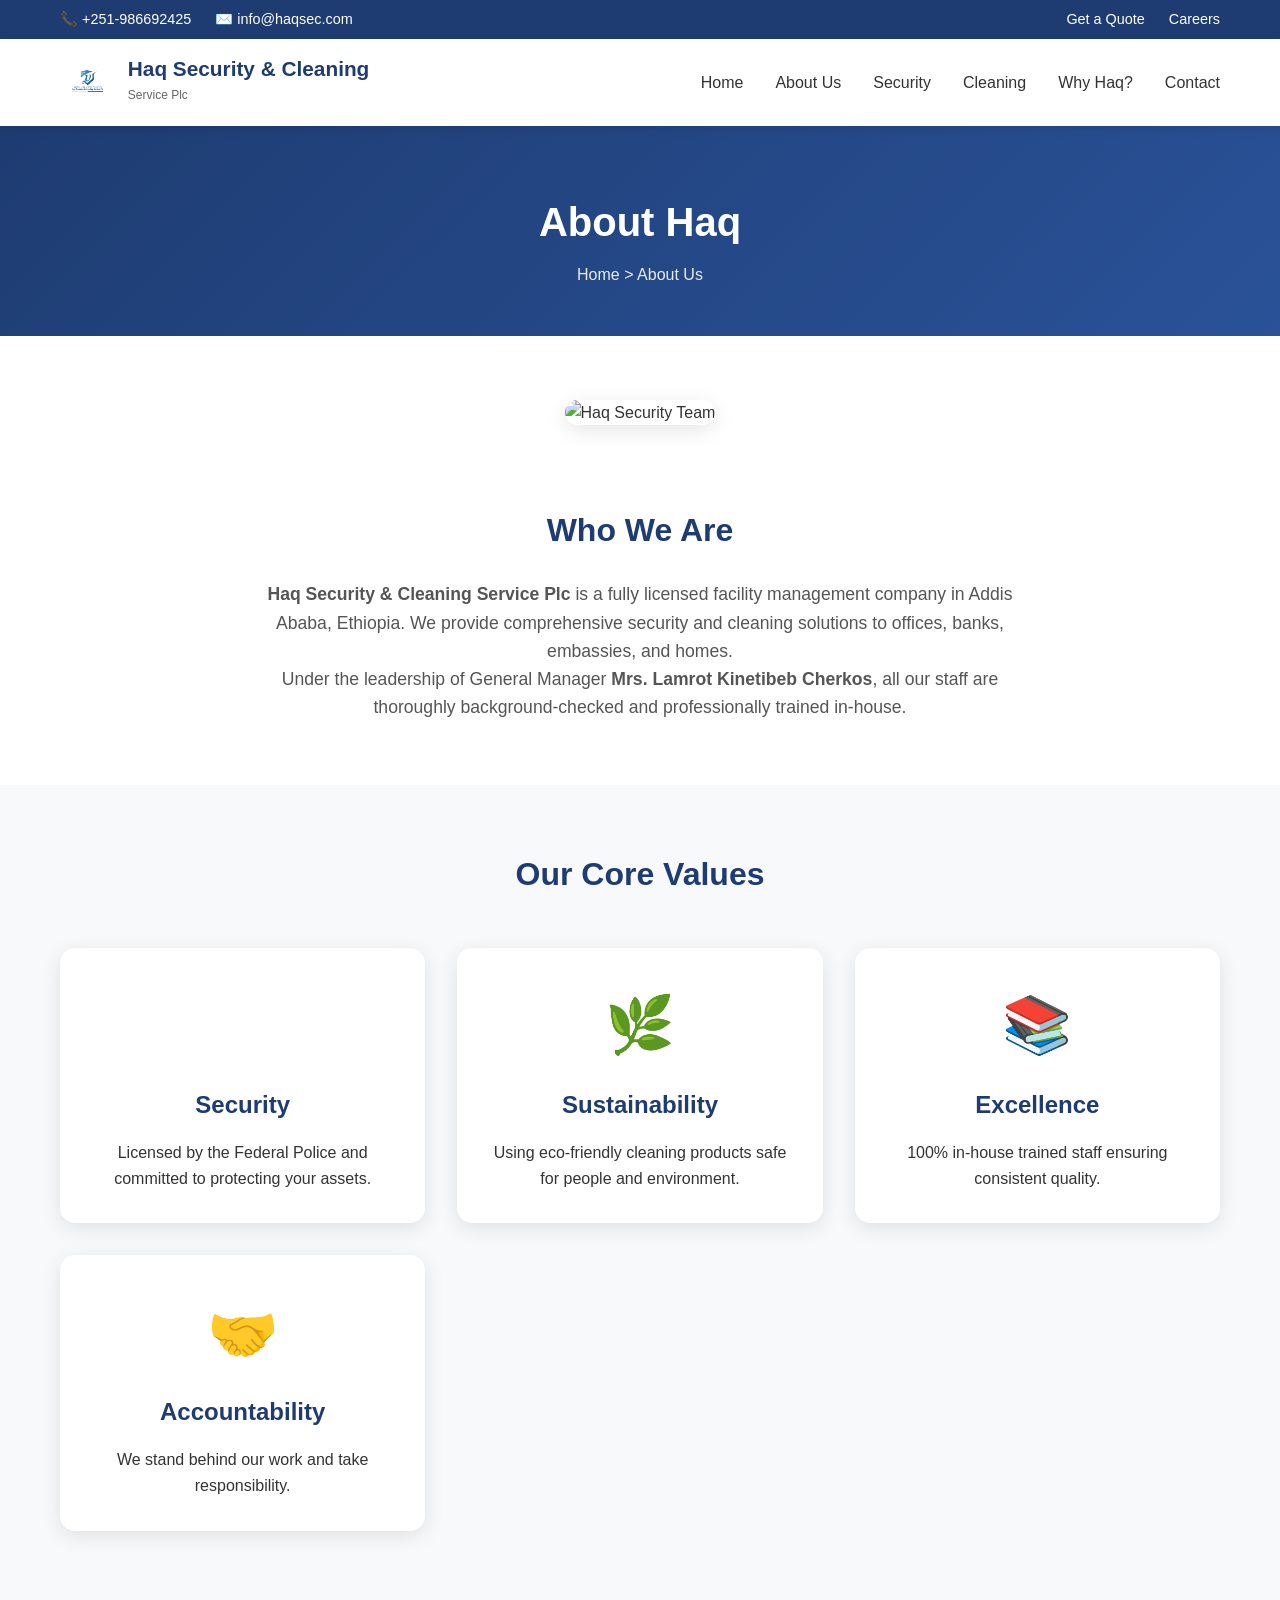
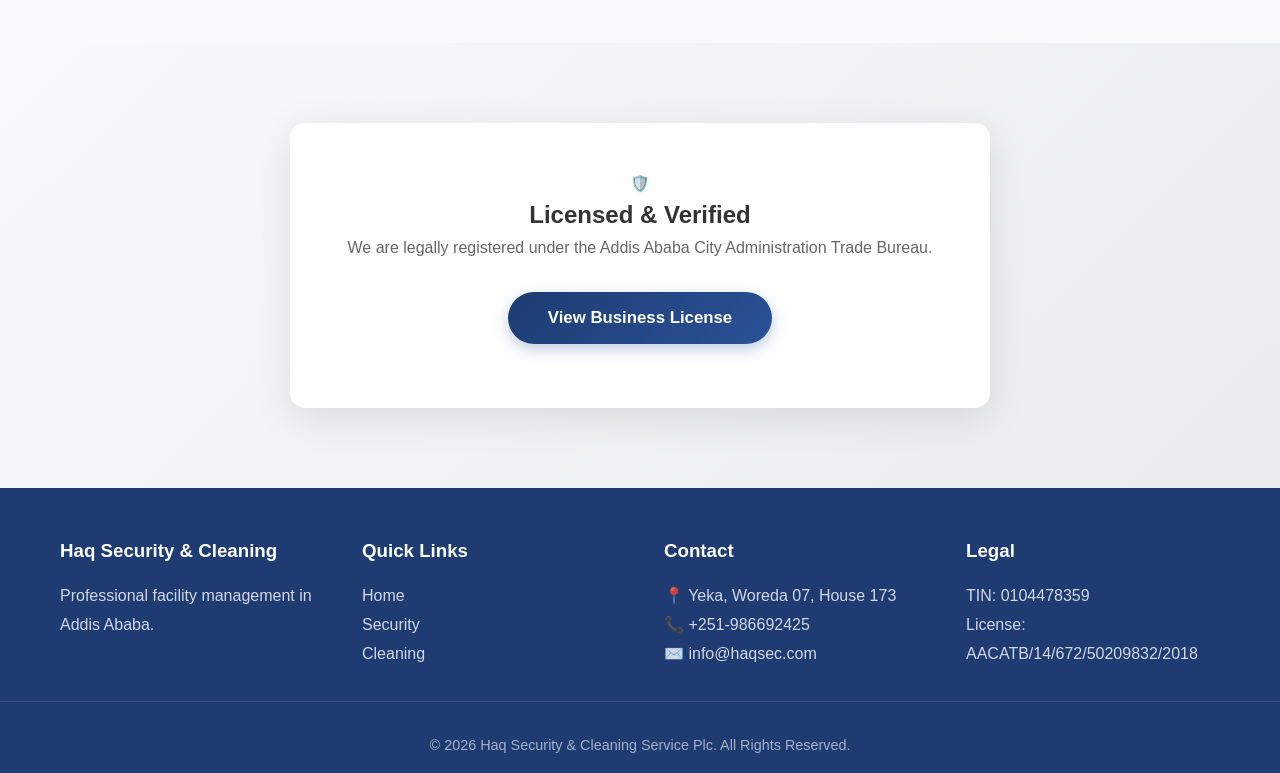
==== commit 38b5850c: "Update page layouts and forms" ====
--- a/about.html
+++ b/about.html
@@ -3,6 +3,7 @@
 <head>
     <meta charset="UTF-8">
     <meta name="viewport" content="width=device-width, initial-scale=1.0">
+    <link rel="icon" type="image/png" href="logo.png">
     <title>About Us - Haq Security & Cleaning Service Plc</title>
     <link rel="stylesheet" href="css/style.css">
 </head>
@@ -16,10 +17,23 @@
     <div class="page-header"><h1>About Haq</h1><div class="breadcrumb"><a href="index.html">Home</a> > About Us</div></div>
 
     <section class="section section-white"><div class="container">
+        <div style="max-width:800px;margin:0 auto;text-align:center;margin-bottom:3rem;">
+            <img src="https://images.unsplash.com/photo-1521791136064-7986c2920216?w=800" alt="Haq Security Team" style="width:100%;border-radius:15px;box-shadow:0 5px 20px rgba(0,0,0,0.1);margin-bottom:2rem;">
+        </div>
         <h2 class="section-title">Who We Are</h2>
         <div class="about-content" style="max-width:800px;margin:0 auto;text-align:center;font-size:1.1rem;color:#555;">
             <p><strong>Haq Security & Cleaning Service Plc</strong> is a fully licensed facility management company in Addis Ababa, Ethiopia. We provide comprehensive security and cleaning solutions to offices, banks, embassies, and homes.</p>
             <p>Under the leadership of General Manager <strong>Mrs. Lamrot Kinetibeb Cherkos</strong>, all our staff are thoroughly background-checked and professionally trained in-house.</p>
+        </div>
+    </div></section>
+
+    <section class="section section-gray"><div class="container">
+        <h2 class="section-title">Our Core Values</h2>
+        <div class="values-grid">
+            <div class="value-card"><div class="value-icon">️</div><h3>Security</h3><p>Licensed by the Federal Police and committed to protecting your assets.</p></div>
+            <div class="value-card"><div class="value-icon">🌿</div><h3>Sustainability</h3><p>Using eco-friendly cleaning products safe for people and environment.</p></div>
+            <div class="value-card"><div class="value-icon">📚</div><h3>Excellence</h3><p>100% in-house trained staff ensuring consistent quality.</p></div>
+            <div class="value-card"><div class="value-icon">🤝</div><h3>Accountability</h3><p>We stand behind our work and take responsibility.</p></div>
         </div>
     </div></section>
 
@@ -28,7 +42,7 @@
             <div class="license-icon">🛡️</div>
             <h2 class="license-title">Licensed & Verified</h2>
             <p style="color:#666;margin-bottom:2rem;">We are legally registered under the Addis Ababa City Administration Trade Bureau.</p>
-            <button class="license-badge" onclick="openLicenseModal()">🔍 View Business License</button>
+            <button class="license-badge" onclick="openLicenseModal()"> View Business License</button>
         </div>
     </div></section>
 
@@ -67,9 +81,9 @@
     <footer><div class="footer-content">
         <div class="footer-section"><h3>Haq Security & Cleaning</h3><p>Professional facility management in Addis Ababa.</p></div>
         <div class="footer-section"><h3>Quick Links</h3><p><a href="index.html">Home</a></p><p><a href="security.html">Security</a></p><p><a href="cleaning.html">Cleaning</a></p></div>
-        <div class="footer-section"><h3>Contact</h3><p> Yeka, Woreda 07, House 173</p><p>📞 +251-986692425</p><p>✉️ info@haqsec.com</p></div>
+        <div class="footer-section"><h3>Contact</h3><p>📍 Yeka, Woreda 07, House 173</p><p>📞 +251-986692425</p><p>✉️ info@haqsec.com</p></div>
         <div class="footer-section"><h3>Legal</h3><p>TIN: 0104478359</p><p>License: AACATB/14/672/50209832/2018</p></div>
     </div><div class="footer-bottom"><p>&copy; 2026 Haq Security & Cleaning Service Plc. All Rights Reserved.</p></div></footer>
     <script src="js/script.js"></script>
 </body>
-</html>
+</html>
